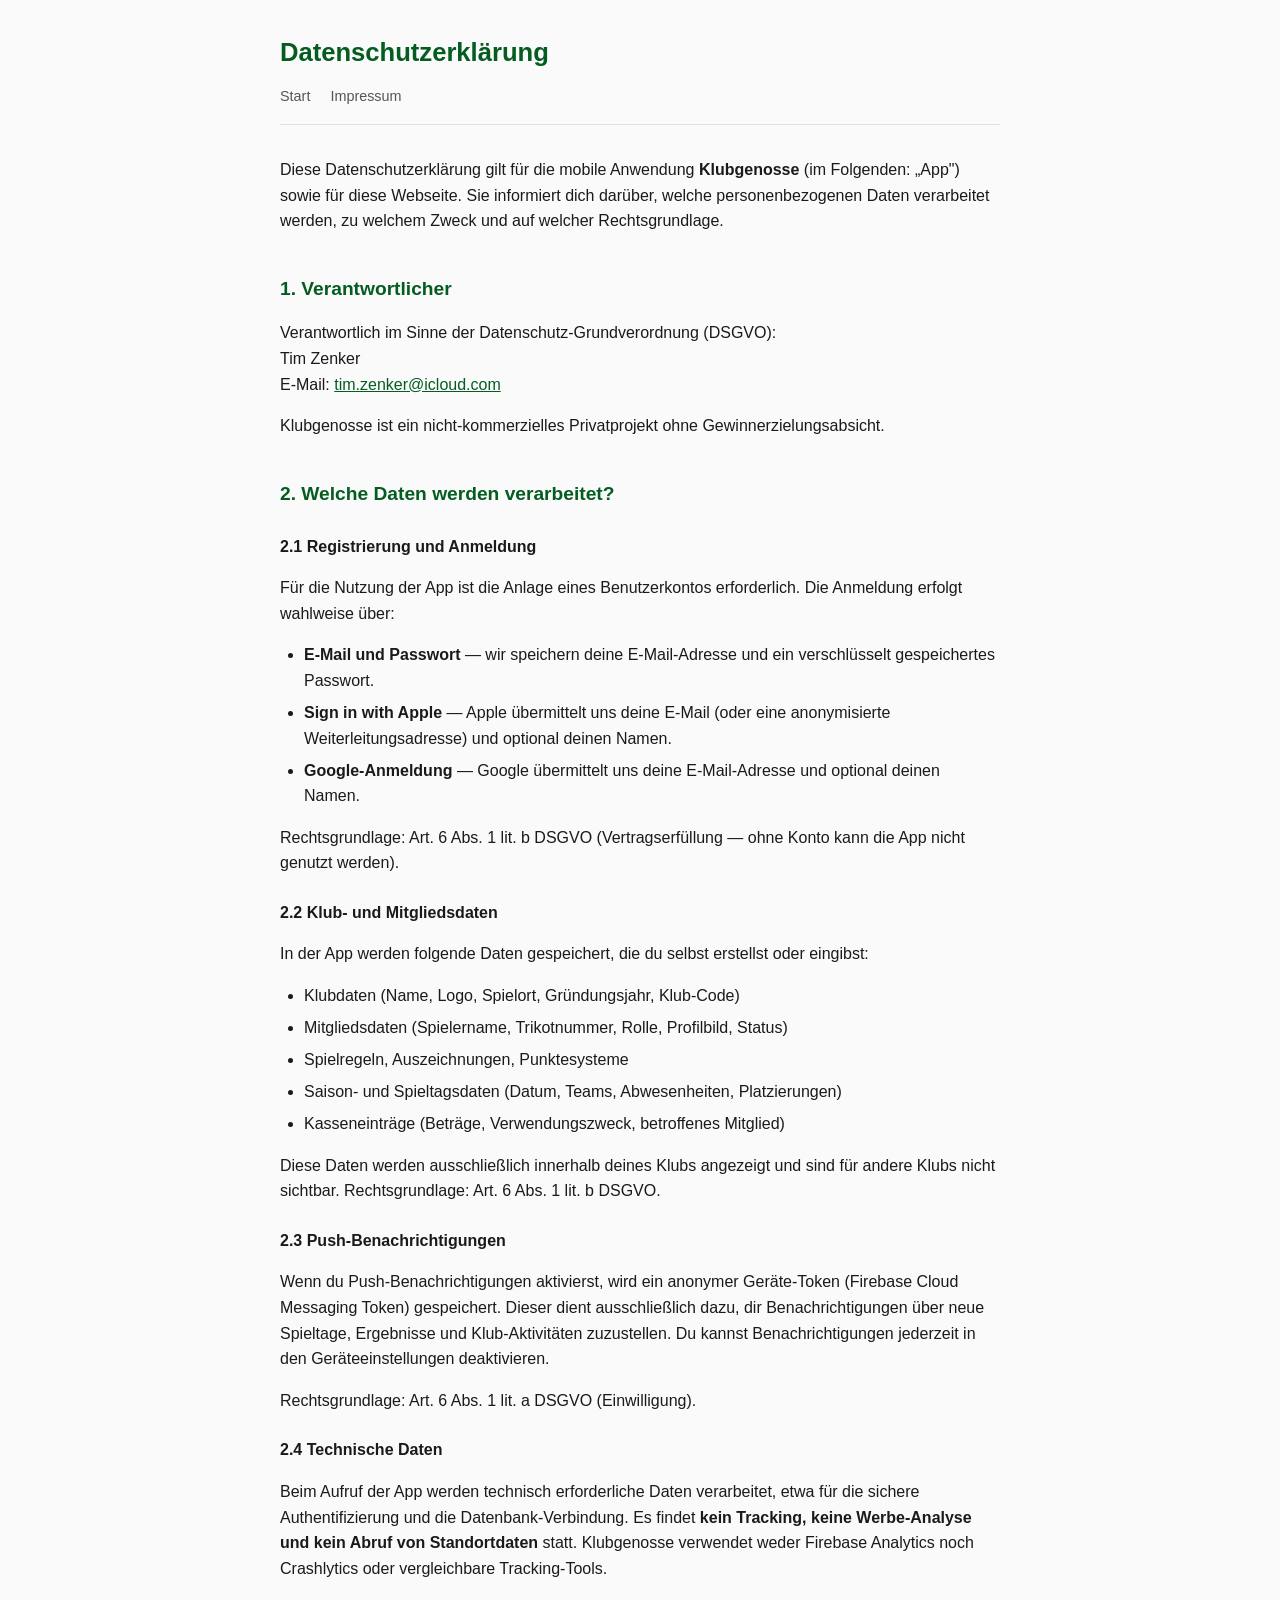
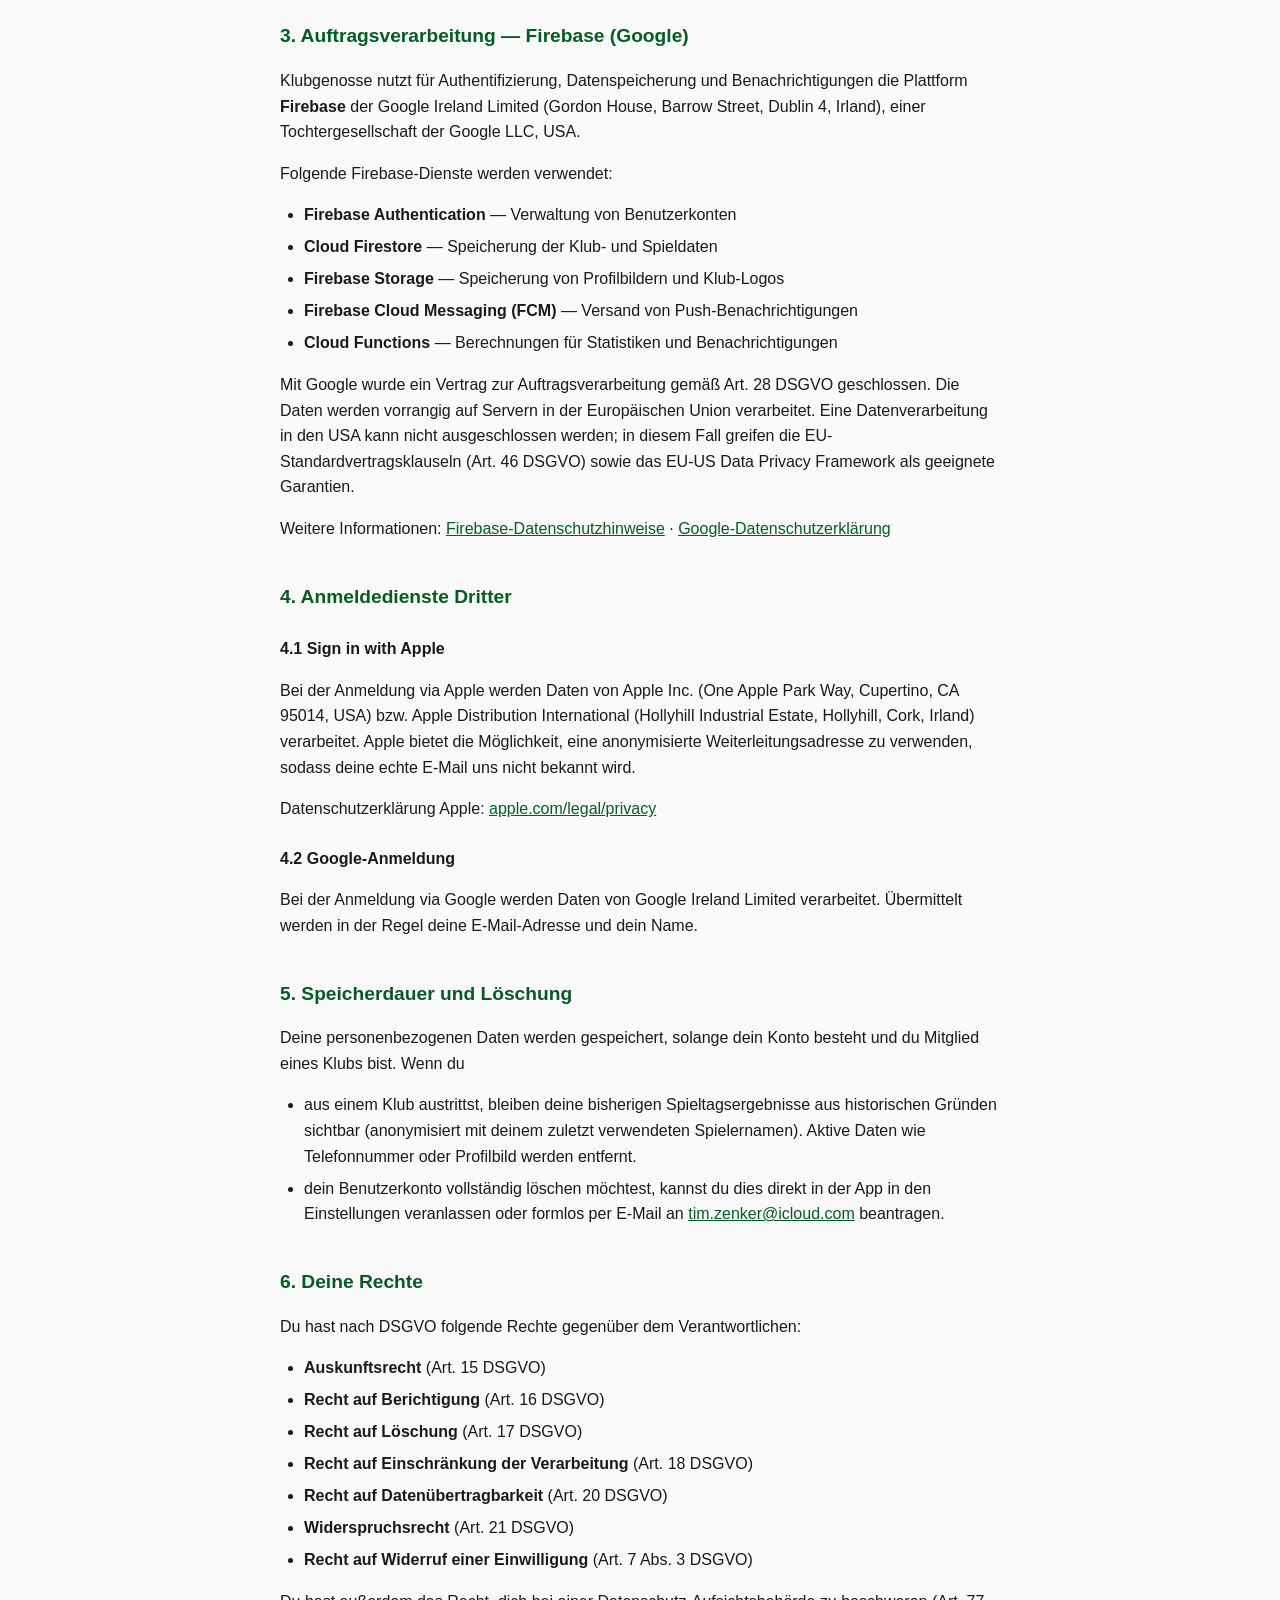
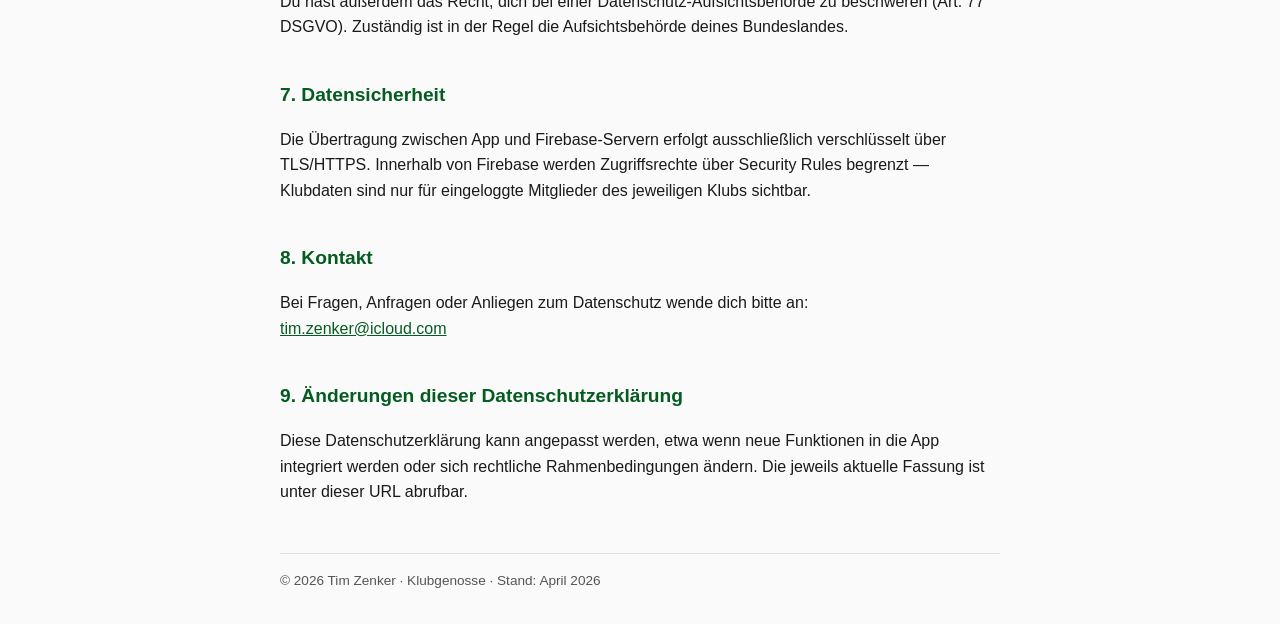
==== datenschutz.html @ 74a87041 "Initial: Datenschutzerklärung + Impressum für Klubgenosse" ====
<!DOCTYPE html>
<html lang="de">
<head>
  <meta charset="UTF-8">
  <meta name="viewport" content="width=device-width, initial-scale=1.0">
  <title>Datenschutzerklärung — Klubgenosse</title>
  <link rel="stylesheet" href="style.css">
</head>
<body>
  <main>
    <header>
      <h1>Datenschutzerklärung</h1>
      <nav>
        <a href="index.html">Start</a>
        <a href="impressum.html">Impressum</a>
      </nav>
    </header>

    <p>
      Diese Datenschutzerklärung gilt für die mobile Anwendung <strong>Klubgenosse</strong> (im Folgenden: „App") sowie für diese Webseite. Sie informiert dich darüber, welche personenbezogenen Daten verarbeitet werden, zu welchem Zweck und auf welcher Rechtsgrundlage.
    </p>

    <h2>1. Verantwortlicher</h2>
    <p>
      Verantwortlich im Sinne der Datenschutz-Grundverordnung (DSGVO):<br>
      Tim Zenker<br>
      E-Mail: <a href="mailto:tim.zenker@icloud.com">tim.zenker@icloud.com</a>
    </p>
    <p>
      Klubgenosse ist ein nicht-kommerzielles Privatprojekt ohne Gewinnerzielungsabsicht.
    </p>

    <h2>2. Welche Daten werden verarbeitet?</h2>

    <h3>2.1 Registrierung und Anmeldung</h3>
    <p>
      Für die Nutzung der App ist die Anlage eines Benutzerkontos erforderlich. Die Anmeldung erfolgt wahlweise über:
    </p>
    <ul>
      <li><strong>E-Mail und Passwort</strong> — wir speichern deine E-Mail-Adresse und ein verschlüsselt gespeichertes Passwort.</li>
      <li><strong>Sign in with Apple</strong> — Apple übermittelt uns deine E-Mail (oder eine anonymisierte Weiterleitungsadresse) und optional deinen Namen.</li>
      <li><strong>Google-Anmeldung</strong> — Google übermittelt uns deine E-Mail-Adresse und optional deinen Namen.</li>
    </ul>
    <p>
      Rechtsgrundlage: Art. 6 Abs. 1 lit. b DSGVO (Vertragserfüllung — ohne Konto kann die App nicht genutzt werden).
    </p>

    <h3>2.2 Klub- und Mitgliedsdaten</h3>
    <p>
      In der App werden folgende Daten gespeichert, die du selbst erstellst oder eingibst:
    </p>
    <ul>
      <li>Klubdaten (Name, Logo, Spielort, Gründungsjahr, Klub-Code)</li>
      <li>Mitgliedsdaten (Spielername, Trikotnummer, Rolle, Profilbild, Status)</li>
      <li>Spielregeln, Auszeichnungen, Punktesysteme</li>
      <li>Saison- und Spieltagsdaten (Datum, Teams, Abwesenheiten, Platzierungen)</li>
      <li>Kasseneinträge (Beträge, Verwendungszweck, betroffenes Mitglied)</li>
    </ul>
    <p>
      Diese Daten werden ausschließlich innerhalb deines Klubs angezeigt und sind für andere Klubs nicht sichtbar. Rechtsgrundlage: Art. 6 Abs. 1 lit. b DSGVO.
    </p>

    <h3>2.3 Push-Benachrichtigungen</h3>
    <p>
      Wenn du Push-Benachrichtigungen aktivierst, wird ein anonymer Geräte-Token (Firebase Cloud Messaging Token) gespeichert. Dieser dient ausschließlich dazu, dir Benachrichtigungen über neue Spieltage, Ergebnisse und Klub-Aktivitäten zuzustellen. Du kannst Benachrichtigungen jederzeit in den Geräteeinstellungen deaktivieren.
    </p>
    <p>
      Rechtsgrundlage: Art. 6 Abs. 1 lit. a DSGVO (Einwilligung).
    </p>

    <h3>2.4 Technische Daten</h3>
    <p>
      Beim Aufruf der App werden technisch erforderliche Daten verarbeitet, etwa für die sichere Authentifizierung und die Datenbank-Verbindung. Es findet <strong>kein Tracking, keine Werbe-Analyse und kein Abruf von Standortdaten</strong> statt. Klubgenosse verwendet weder Firebase Analytics noch Crashlytics oder vergleichbare Tracking-Tools.
    </p>

    <h2>3. Auftragsverarbeitung — Firebase (Google)</h2>
    <p>
      Klubgenosse nutzt für Authentifizierung, Datenspeicherung und Benachrichtigungen die Plattform <strong>Firebase</strong> der Google Ireland Limited (Gordon House, Barrow Street, Dublin 4, Irland), einer Tochtergesellschaft der Google LLC, USA.
    </p>
    <p>
      Folgende Firebase-Dienste werden verwendet:
    </p>
    <ul>
      <li><strong>Firebase Authentication</strong> — Verwaltung von Benutzerkonten</li>
      <li><strong>Cloud Firestore</strong> — Speicherung der Klub- und Spieldaten</li>
      <li><strong>Firebase Storage</strong> — Speicherung von Profilbildern und Klub-Logos</li>
      <li><strong>Firebase Cloud Messaging (FCM)</strong> — Versand von Push-Benachrichtigungen</li>
      <li><strong>Cloud Functions</strong> — Berechnungen für Statistiken und Benachrichtigungen</li>
    </ul>
    <p>
      Mit Google wurde ein Vertrag zur Auftragsverarbeitung gemäß Art. 28 DSGVO geschlossen. Die Daten werden vorrangig auf Servern in der Europäischen Union verarbeitet. Eine Datenverarbeitung in den USA kann nicht ausgeschlossen werden; in diesem Fall greifen die EU-Standardvertragsklauseln (Art. 46 DSGVO) sowie das EU-US Data Privacy Framework als geeignete Garantien.
    </p>
    <p>
      Weitere Informationen: <a href="https://firebase.google.com/support/privacy" target="_blank" rel="noopener">Firebase-Datenschutzhinweise</a> · <a href="https://policies.google.com/privacy" target="_blank" rel="noopener">Google-Datenschutzerklärung</a>
    </p>

    <h2>4. Anmeldedienste Dritter</h2>

    <h3>4.1 Sign in with Apple</h3>
    <p>
      Bei der Anmeldung via Apple werden Daten von Apple Inc. (One Apple Park Way, Cupertino, CA 95014, USA) bzw. Apple Distribution International (Hollyhill Industrial Estate, Hollyhill, Cork, Irland) verarbeitet. Apple bietet die Möglichkeit, eine anonymisierte Weiterleitungsadresse zu verwenden, sodass deine echte E-Mail uns nicht bekannt wird.
    </p>
    <p>
      Datenschutzerklärung Apple: <a href="https://www.apple.com/legal/privacy/de-ww/" target="_blank" rel="noopener">apple.com/legal/privacy</a>
    </p>

    <h3>4.2 Google-Anmeldung</h3>
    <p>
      Bei der Anmeldung via Google werden Daten von Google Ireland Limited verarbeitet. Übermittelt werden in der Regel deine E-Mail-Adresse und dein Name.
    </p>

    <h2>5. Speicherdauer und Löschung</h2>
    <p>
      Deine personenbezogenen Daten werden gespeichert, solange dein Konto besteht und du Mitglied eines Klubs bist. Wenn du
    </p>
    <ul>
      <li>aus einem Klub austrittst, bleiben deine bisherigen Spieltagsergebnisse aus historischen Gründen sichtbar (anonymisiert mit deinem zuletzt verwendeten Spielernamen). Aktive Daten wie Telefonnummer oder Profilbild werden entfernt.</li>
      <li>dein Benutzerkonto vollständig löschen möchtest, kannst du dies direkt in der App in den Einstellungen veranlassen oder formlos per E-Mail an <a href="mailto:tim.zenker@icloud.com">tim.zenker@icloud.com</a> beantragen.</li>
    </ul>

    <h2>6. Deine Rechte</h2>
    <p>
      Du hast nach DSGVO folgende Rechte gegenüber dem Verantwortlichen:
    </p>
    <ul>
      <li><strong>Auskunftsrecht</strong> (Art. 15 DSGVO)</li>
      <li><strong>Recht auf Berichtigung</strong> (Art. 16 DSGVO)</li>
      <li><strong>Recht auf Löschung</strong> (Art. 17 DSGVO)</li>
      <li><strong>Recht auf Einschränkung der Verarbeitung</strong> (Art. 18 DSGVO)</li>
      <li><strong>Recht auf Datenübertragbarkeit</strong> (Art. 20 DSGVO)</li>
      <li><strong>Widerspruchsrecht</strong> (Art. 21 DSGVO)</li>
      <li><strong>Recht auf Widerruf einer Einwilligung</strong> (Art. 7 Abs. 3 DSGVO)</li>
    </ul>
    <p>
      Du hast außerdem das Recht, dich bei einer Datenschutz-Aufsichtsbehörde zu beschweren (Art. 77 DSGVO). Zuständig ist in der Regel die Aufsichtsbehörde deines Bundeslandes.
    </p>

    <h2>7. Datensicherheit</h2>
    <p>
      Die Übertragung zwischen App und Firebase-Servern erfolgt ausschließlich verschlüsselt über TLS/HTTPS. Innerhalb von Firebase werden Zugriffsrechte über Security Rules begrenzt — Klubdaten sind nur für eingeloggte Mitglieder des jeweiligen Klubs sichtbar.
    </p>

    <h2>8. Kontakt</h2>
    <p>
      Bei Fragen, Anfragen oder Anliegen zum Datenschutz wende dich bitte an:<br>
      <a href="mailto:tim.zenker@icloud.com">tim.zenker@icloud.com</a>
    </p>

    <h2>9. Änderungen dieser Datenschutzerklärung</h2>
    <p>
      Diese Datenschutzerklärung kann angepasst werden, etwa wenn neue Funktionen in die App integriert werden oder sich rechtliche Rahmenbedingungen ändern. Die jeweils aktuelle Fassung ist unter dieser URL abrufbar.
    </p>

    <footer>
      © 2026 Tim Zenker · Klubgenosse · Stand: April 2026
    </footer>
  </main>
</body>
</html>
---- style.css ----
:root {
  --color-bg: #fafafa;
  --color-fg: #1a1a1a;
  --color-muted: #555;
  --color-accent: #045C21;
  --color-border: #e0e0e0;
  --max-width: 720px;
}

* { box-sizing: border-box; }

body {
  font-family: -apple-system, BlinkMacSystemFont, "Segoe UI", Roboto, Helvetica, Arial, sans-serif;
  background: var(--color-bg);
  color: var(--color-fg);
  line-height: 1.6;
  margin: 0;
  padding: 2rem 1rem;
}

main {
  max-width: var(--max-width);
  margin: 0 auto;
}

header {
  border-bottom: 1px solid var(--color-border);
  padding-bottom: 1rem;
  margin-bottom: 2rem;
}

header h1 {
  margin: 0;
  font-size: 1.6rem;
  color: var(--color-accent);
}

header nav {
  margin-top: 0.75rem;
  font-size: 0.9rem;
}

header nav a {
  color: var(--color-muted);
  text-decoration: none;
  margin-right: 1rem;
}

header nav a:hover {
  color: var(--color-accent);
  text-decoration: underline;
}

h2 {
  margin-top: 2.5rem;
  font-size: 1.2rem;
  color: var(--color-accent);
}

h3 {
  margin-top: 1.5rem;
  font-size: 1rem;
}

a {
  color: var(--color-accent);
}

ul {
  padding-left: 1.5rem;
}

li {
  margin-bottom: 0.4rem;
}

footer {
  margin-top: 3rem;
  padding-top: 1rem;
  border-top: 1px solid var(--color-border);
  font-size: 0.85rem;
  color: var(--color-muted);
}

code {
  background: #efefef;
  padding: 0.1rem 0.3rem;
  border-radius: 3px;
  font-size: 0.9em;
}
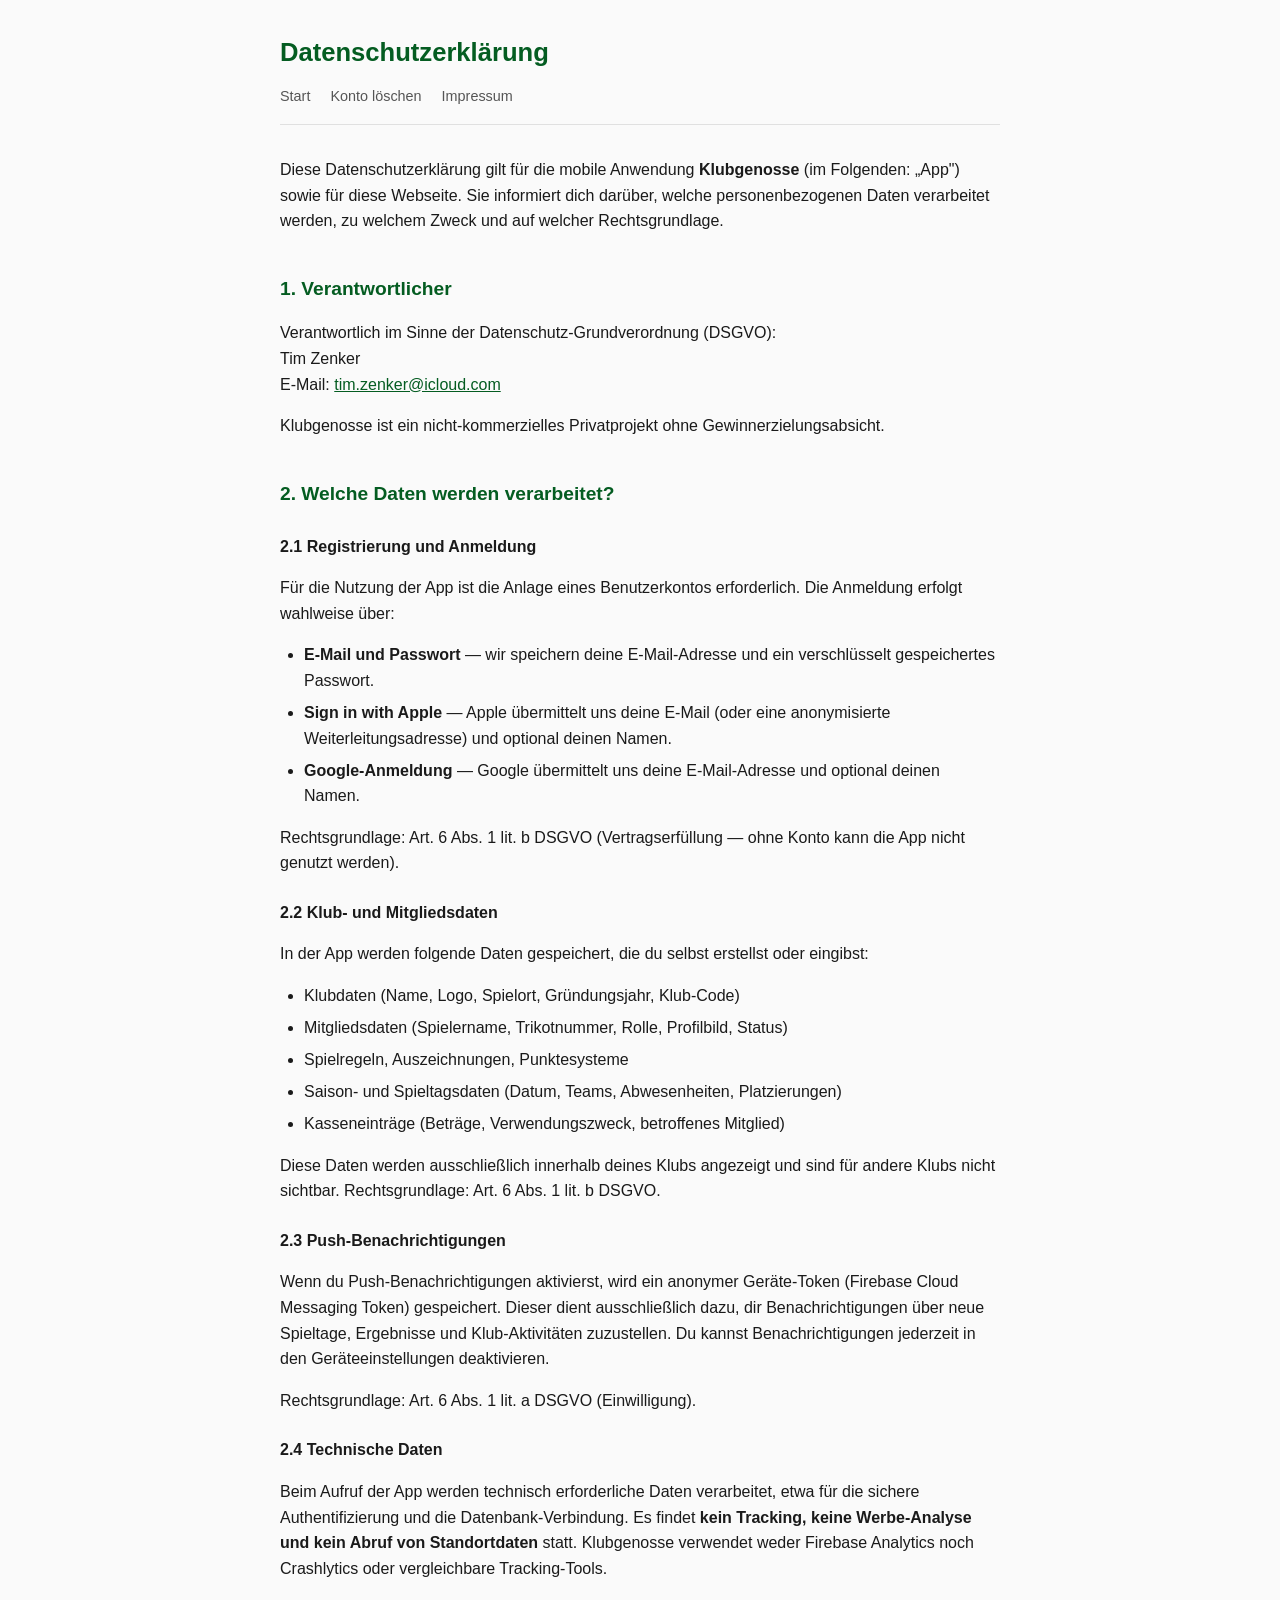
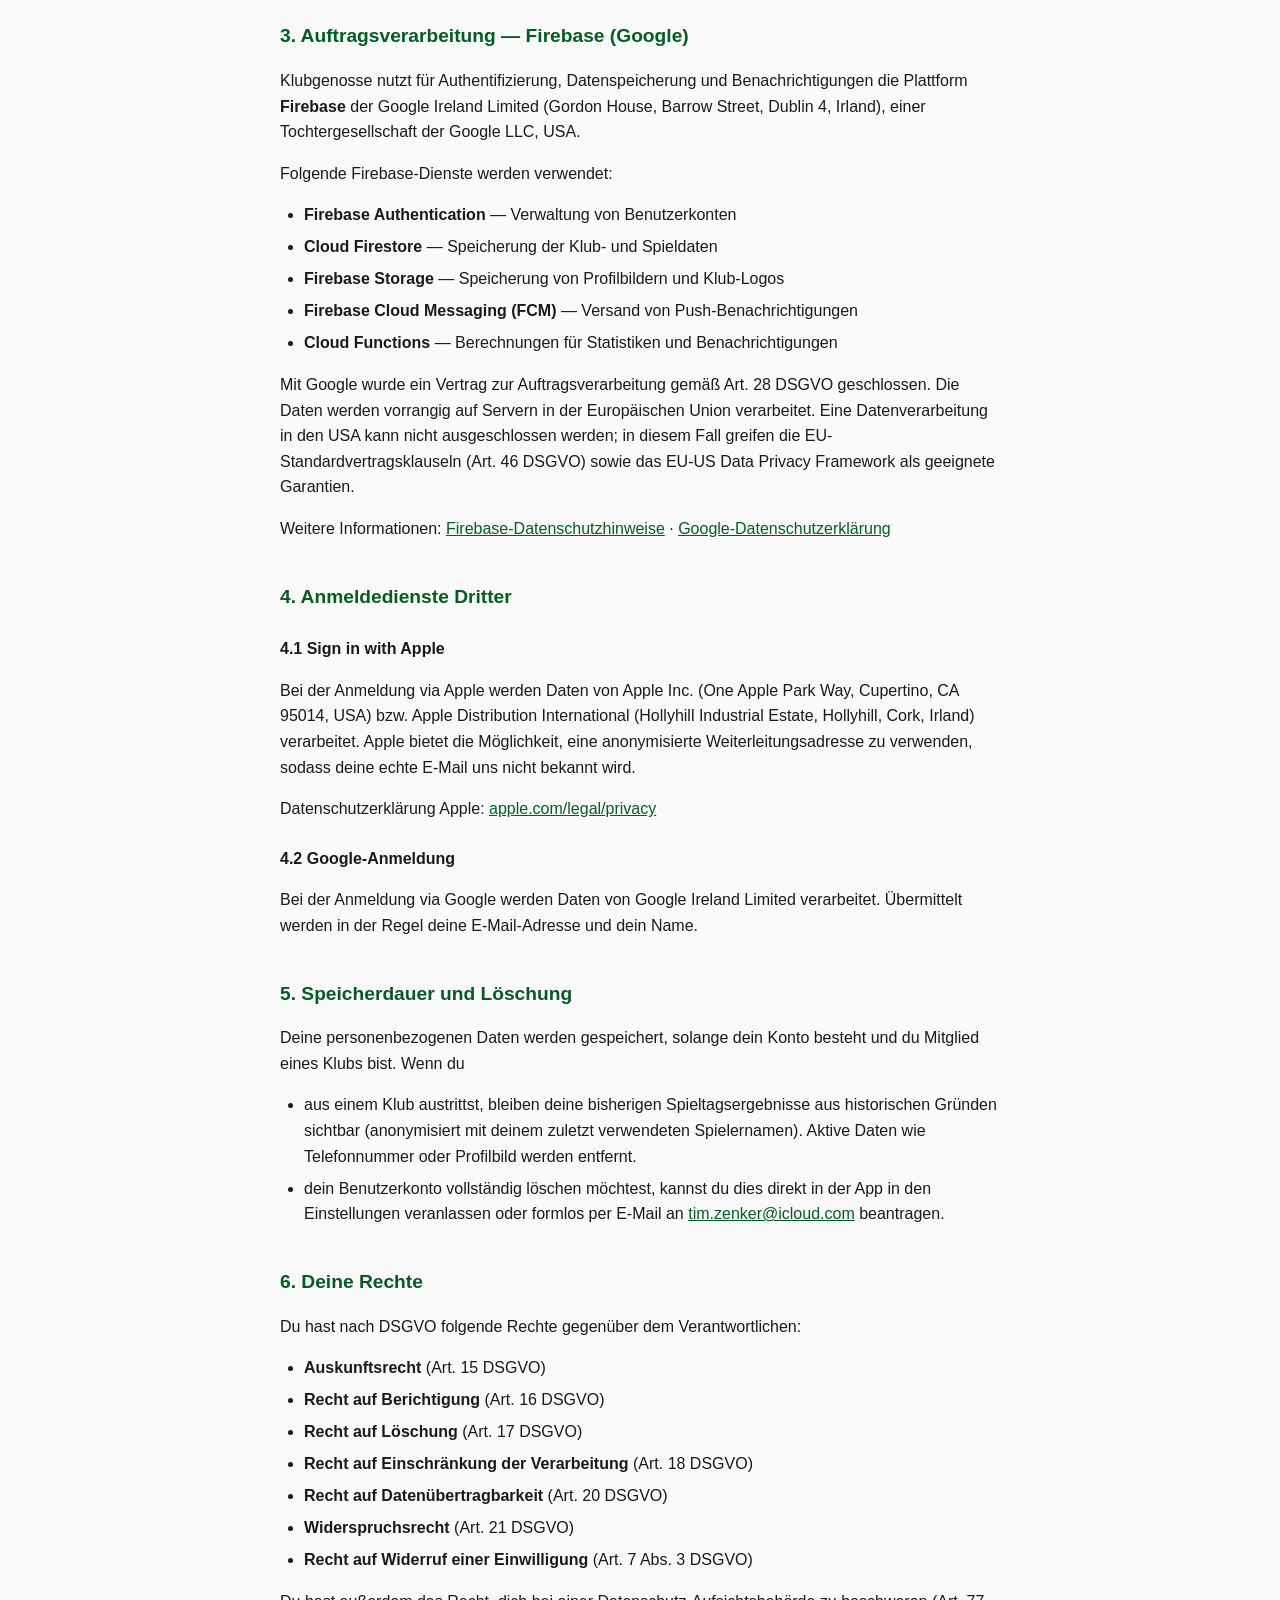
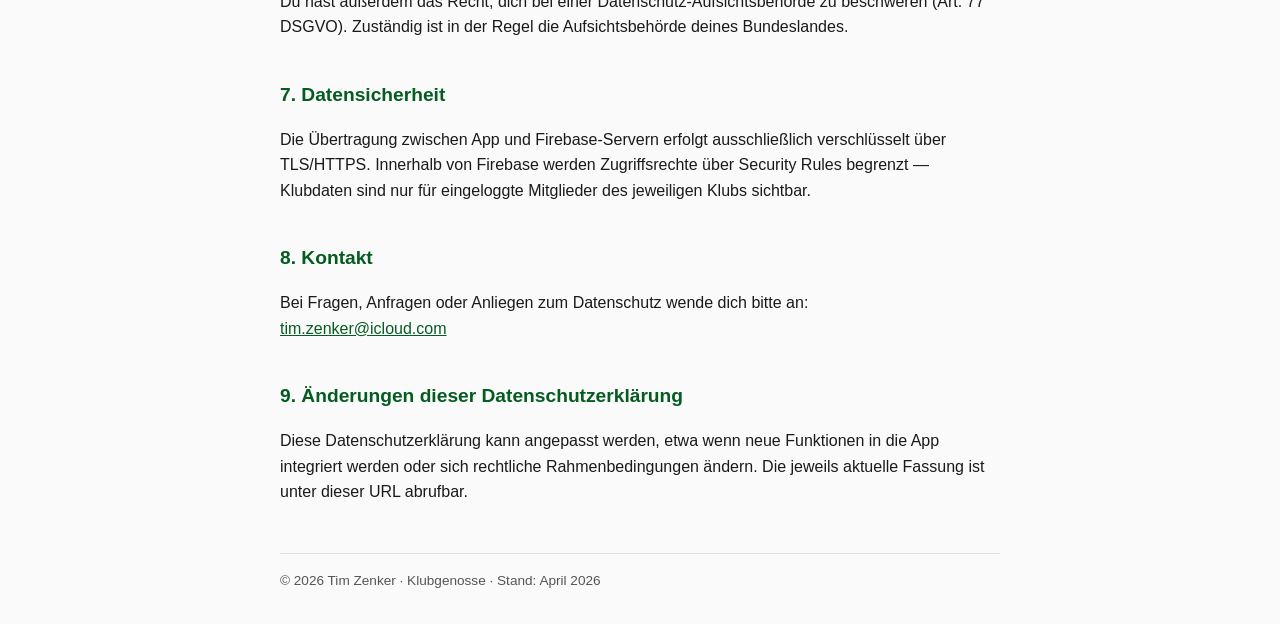
==== commit f069a9ea: "Konto-Löschanfrage-Seite ergänzt (Pflicht für Google Play)" ====
--- a/datenschutz.html
+++ b/datenschutz.html
@@ -12,6 +12,7 @@
       <h1>Datenschutzerklärung</h1>
       <nav>
         <a href="index.html">Start</a>
+        <a href="loeschanfrage.html">Konto löschen</a>
         <a href="impressum.html">Impressum</a>
       </nav>
     </header>
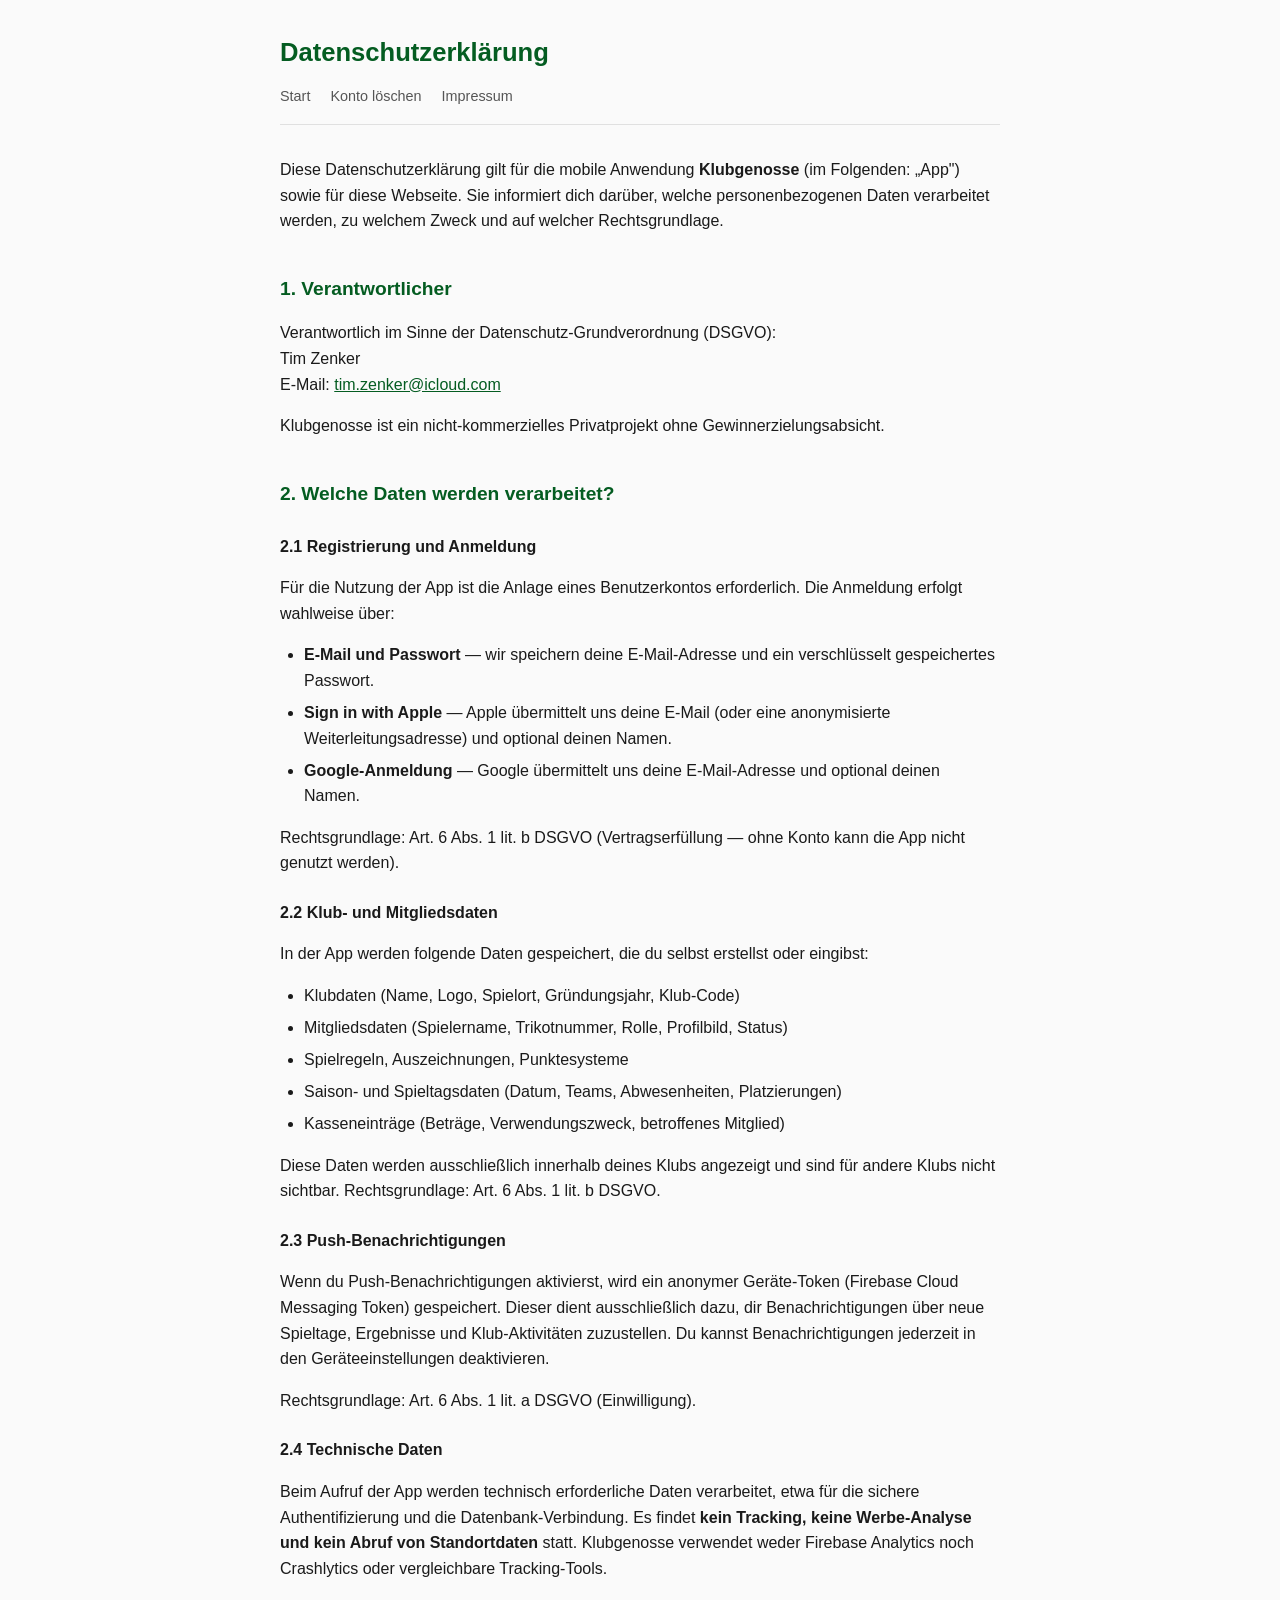
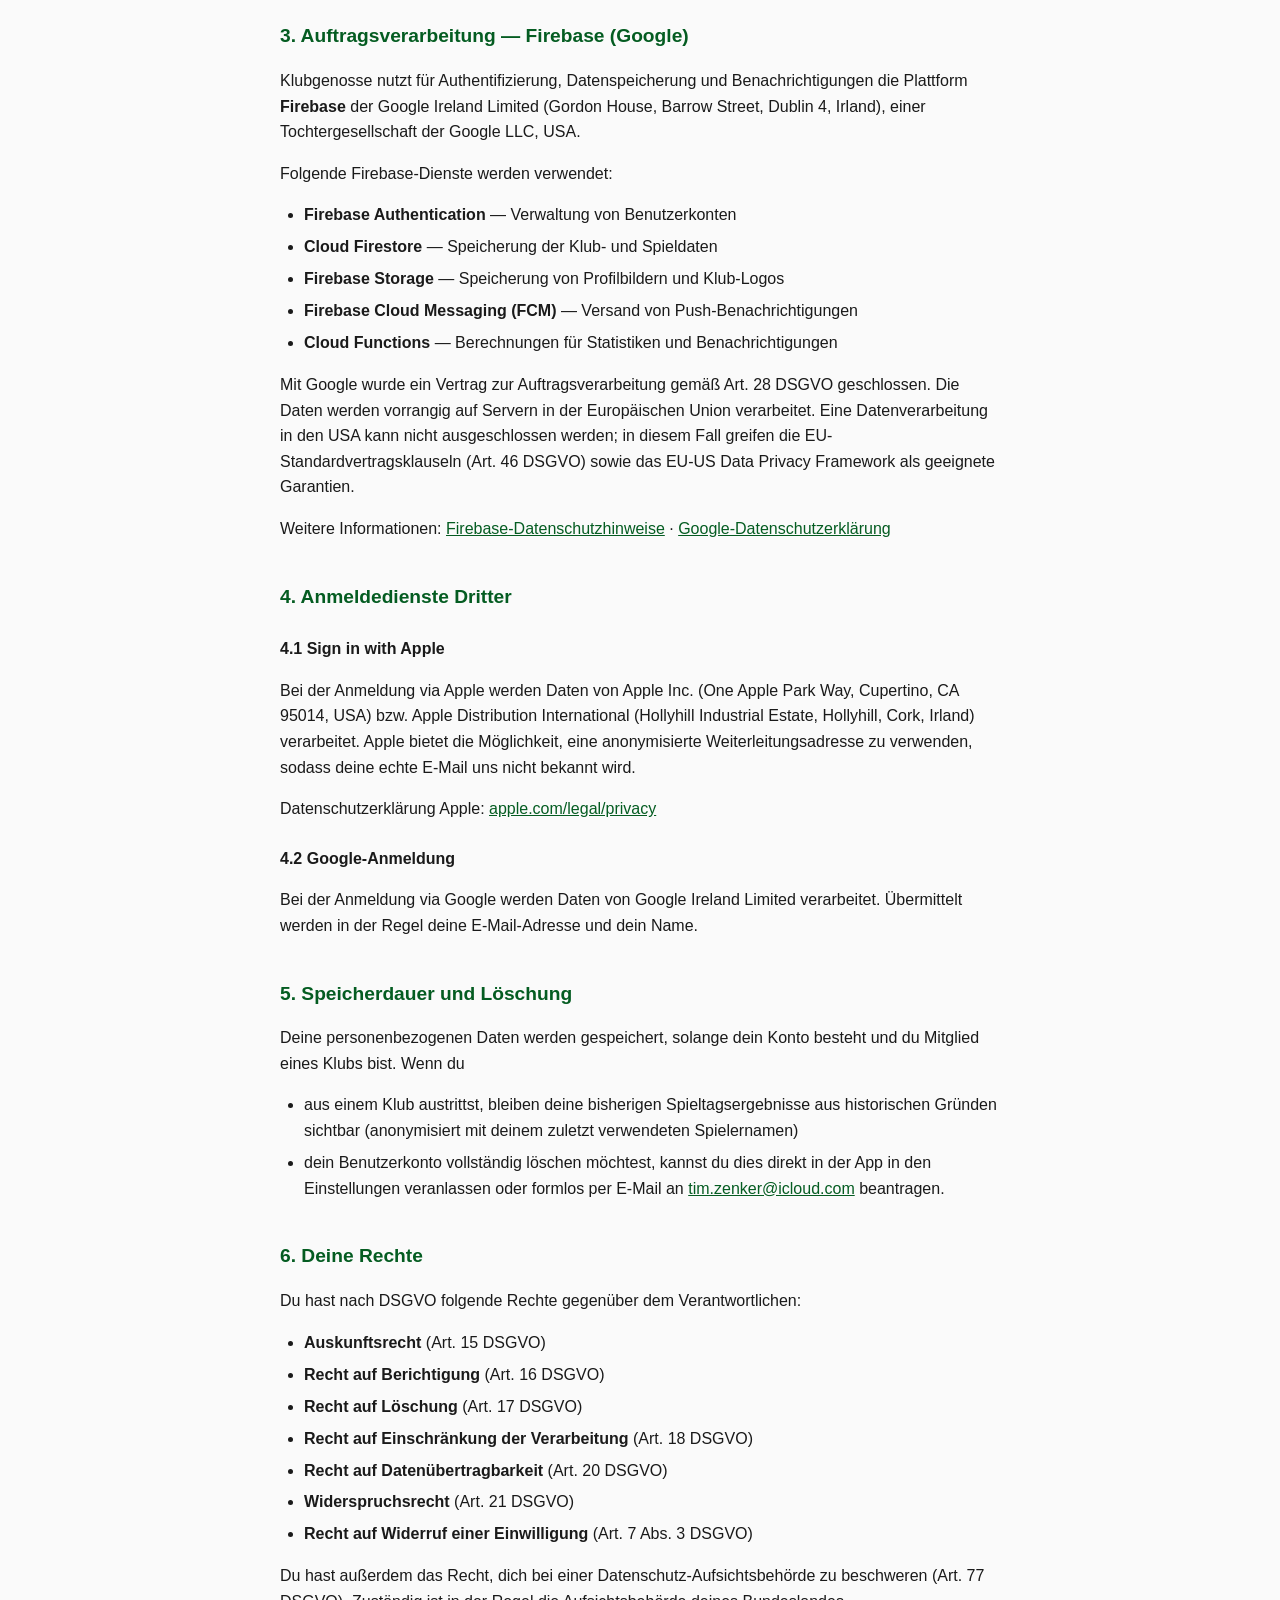
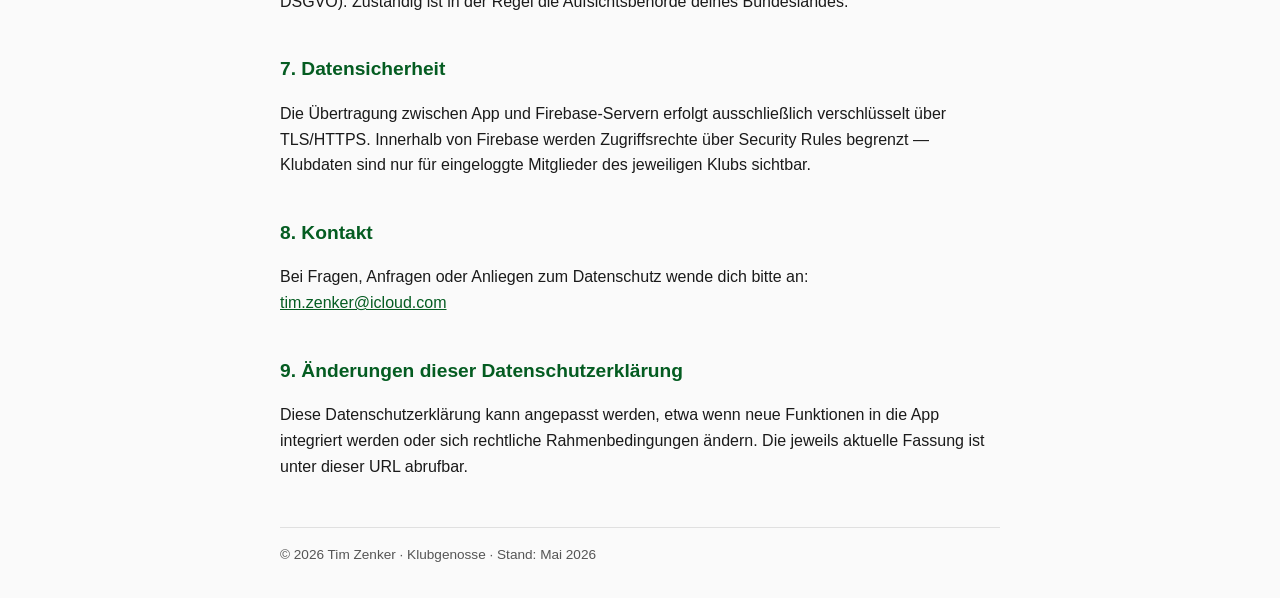
==== commit de8c3f7b: "Datenschutzerklärung angepasst" ====
--- a/datenschutz.html
+++ b/datenschutz.html
@@ -115,7 +115,7 @@
       Deine personenbezogenen Daten werden gespeichert, solange dein Konto besteht und du Mitglied eines Klubs bist. Wenn du
     </p>
     <ul>
-      <li>aus einem Klub austrittst, bleiben deine bisherigen Spieltagsergebnisse aus historischen Gründen sichtbar (anonymisiert mit deinem zuletzt verwendeten Spielernamen). Aktive Daten wie Telefonnummer oder Profilbild werden entfernt.</li>
+      <li>aus einem Klub austrittst, bleiben deine bisherigen Spieltagsergebnisse aus historischen Gründen sichtbar (anonymisiert mit deinem zuletzt verwendeten Spielernamen)</li>
       <li>dein Benutzerkonto vollständig löschen möchtest, kannst du dies direkt in der App in den Einstellungen veranlassen oder formlos per E-Mail an <a href="mailto:tim.zenker@icloud.com">tim.zenker@icloud.com</a> beantragen.</li>
     </ul>
 
@@ -153,7 +153,7 @@
     </p>
 
     <footer>
-      © 2026 Tim Zenker · Klubgenosse · Stand: April 2026
+      © 2026 Tim Zenker · Klubgenosse · Stand: Mai 2026
     </footer>
   </main>
 </body>
